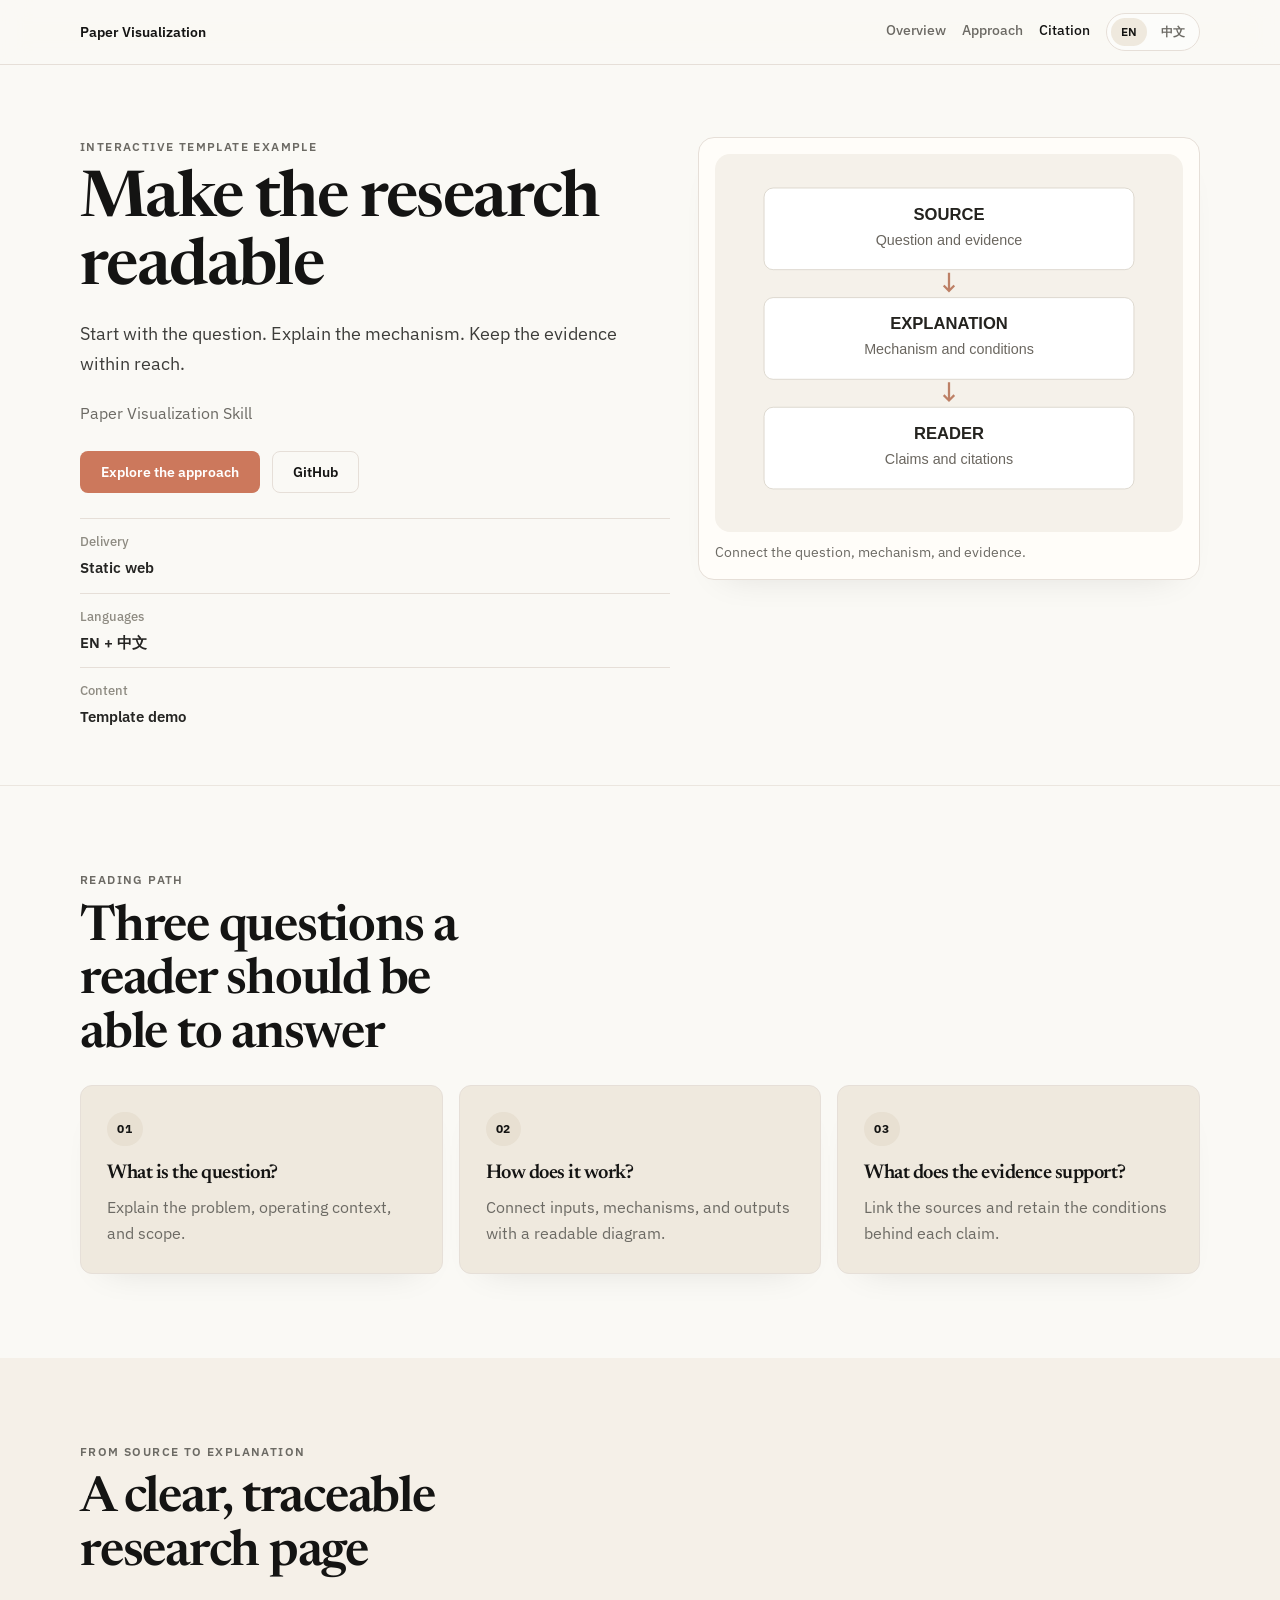
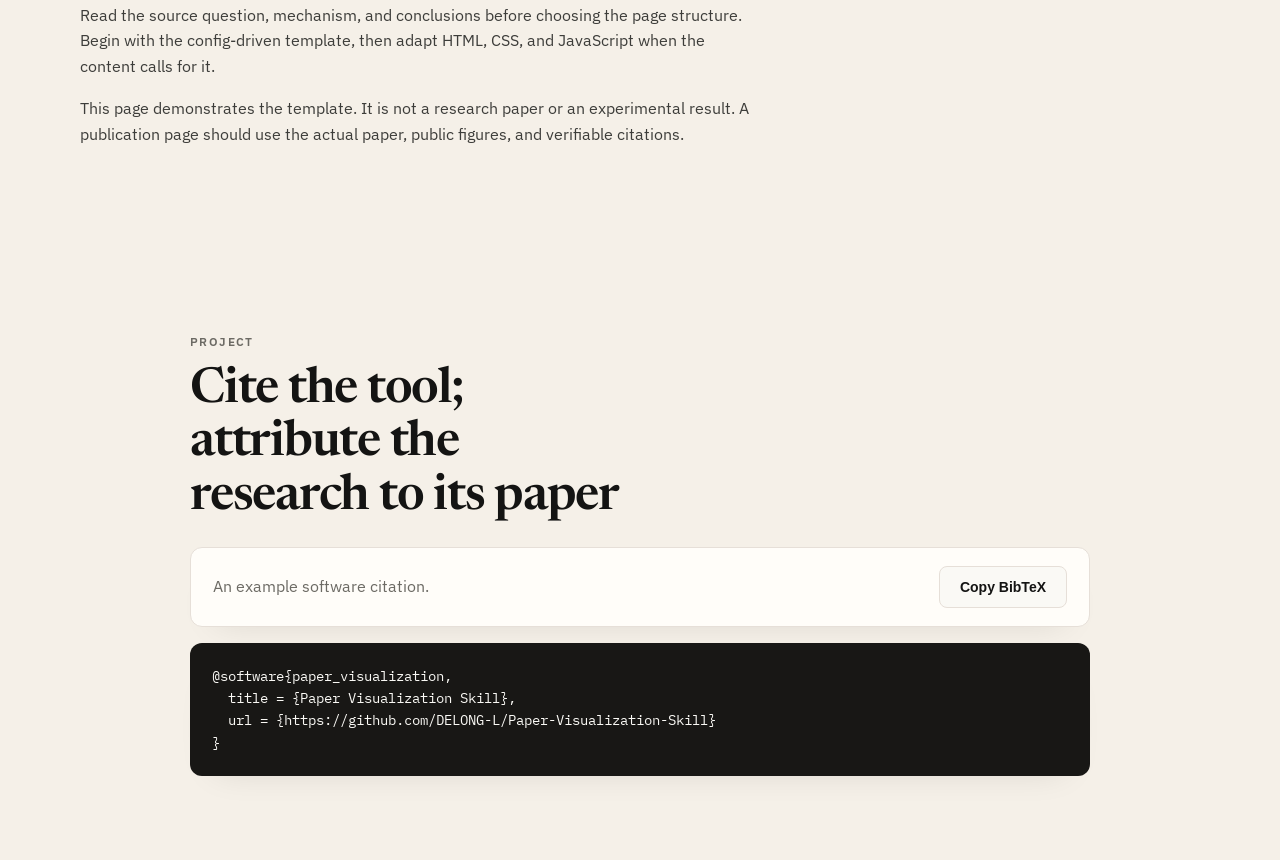
==== examples/reading-demo/site/index.html @ a10720ef "Polish bilingual homepage with working template previews and user guides" ====
<!DOCTYPE html>
<html lang="en">
<head>
  <meta charset="UTF-8">
  <meta name="viewport" content="width=device-width, initial-scale=1.0">
  <title>Make the research readable</title>
  <meta name="description" content="A working bilingual example of the Paper Visualization template.">
  <meta name="theme-color" content="#faf9f5">
  <link rel="canonical" href="">

  <meta property="og:title" content="Make the research readable">
  <meta property="og:description" content="A working bilingual example of the Paper Visualization template.">
  <meta property="og:type" content="website">
  <meta property="og:url" content="">
  <meta property="og:image" content="">

  <meta name="twitter:card" content="summary">
  <meta name="twitter:title" content="Make the research readable">
  <meta name="twitter:description" content="A working bilingual example of the Paper Visualization template.">

  <link rel="preconnect" href="https://fonts.googleapis.com">
  <link rel="preconnect" href="https://fonts.gstatic.com" crossorigin>
  <link href="https://fonts.googleapis.com/css2?family=Newsreader:opsz,wght@6..72,500;6..72,600;6..72,700&family=IBM+Plex+Sans:wght@400;500;600;700&family=IBM+Plex+Mono:wght@400;500&display=swap" rel="stylesheet">
  <link rel="stylesheet" href="styles.css">
</head>
<body>
  <header class="site-header">
    <div class="shell topbar">
      <a class="brand" href="#top" aria-label="Back to top" id="brand-link">
        <span class="brand-mark" aria-hidden="true" hidden></span>
        <span id="brand-title">Paper page</span>
      </a>
      <div class="topbar-end">
        <nav class="nav-scroll" aria-label="Primary" id="nav-links"></nav>
        <div class="lang-switch" aria-label="Language switch" id="lang-switch" hidden></div>
      </div>
    </div>
  </header>

  <main id="top">
    <section class="hero" id="hero-root"></section>
    <section class="section" id="summary-root"></section>
    <div id="sections-root"></div>
    <section class="section band-soft" id="citation"></section>
  </main>

  <footer class="site-footer" id="site-footer" hidden>
    <div class="shell footer-row" id="footer-root"></div>
  </footer>

  <script src="script.js"></script>
</body>
</html>
---- examples/reading-demo/site/styles.css ----
:root {
  --primary: #cc785c;
  --primary-active: #a9583e;
  --ink: #141413;
  --body: #3d3d3a;
  --body-strong: #252523;
  --muted: #6c6a64;
  --muted-soft: #8e8b82;
  --hairline: #e6dfd8;
  --hairline-soft: #ebe6df;
  --canvas: #faf9f5;
  --surface-soft: #f5f0e8;
  --surface-card: #efe9de;
  --surface-cream-strong: #e8e0d2;
  --surface-dark: #181715;
  --on-primary: #ffffff;
  --success: #5db872;
  --warning: #e8a55a;
  --error: #c64545;
  --shadow-soft: 0 18px 36px -26px rgba(20, 20, 19, 0.14);
  --shell: 1120px;
  --radius-sm: 8px;
  --radius-md: 12px;
  --radius-lg: 16px;
  --radius-pill: 9999px;
}

* {
  box-sizing: border-box;
}

html {
  scroll-behavior: smooth;
  scroll-padding-top: 84px;
}

body {
  margin: 0;
  background: var(--canvas);
  color: var(--body);
  font-family: "IBM Plex Sans", sans-serif;
  font-size: 16px;
  line-height: 1.62;
  -webkit-font-smoothing: antialiased;
}

html[lang="zh-CN"] body {
  font-family: "PingFang SC", "Hiragino Sans GB", "Noto Sans CJK SC", "Source Han Sans SC", "Microsoft YaHei", sans-serif;
  line-height: 1.74;
}

img {
  display: block;
  max-width: 100%;
}

a {
  color: inherit;
}

code,
pre {
  font-family: "IBM Plex Mono", ui-monospace, monospace;
}

.shell {
  width: min(var(--shell), calc(100% - 2rem));
  margin: 0 auto;
}

.site-header {
  position: sticky;
  top: 0;
  z-index: 40;
  background: rgba(250, 249, 245, 0.92);
  backdrop-filter: blur(14px) saturate(140%);
  border-bottom: 1px solid var(--hairline);
}

.topbar {
  display: flex;
  align-items: center;
  justify-content: space-between;
  gap: 1rem;
  min-height: 64px;
}

.topbar-end {
  display: flex;
  align-items: center;
  gap: 1rem;
  min-width: 0;
}

.brand {
  display: inline-flex;
  align-items: center;
  gap: 0.75rem;
  text-decoration: none;
  color: var(--ink);
  font-size: 14px;
  font-weight: 600;
  white-space: nowrap;
}

.brand-mark {
  width: 18px;
  height: 18px;
  border-radius: 50%;
  background:
    radial-gradient(circle at center, var(--ink) 0 28%, transparent 30%),
    conic-gradient(from 0deg,
      var(--ink) 0deg 12deg,
      transparent 12deg 30deg,
      var(--ink) 30deg 42deg,
      transparent 42deg 60deg,
      var(--ink) 60deg 72deg,
      transparent 72deg 90deg,
      var(--ink) 90deg 102deg,
      transparent 102deg 120deg,
      var(--ink) 120deg 132deg,
      transparent 132deg 150deg,
      var(--ink) 150deg 162deg,
      transparent 162deg 180deg,
      var(--ink) 180deg 192deg,
      transparent 192deg 210deg,
      var(--ink) 210deg 222deg,
      transparent 222deg 240deg,
      var(--ink) 240deg 252deg,
      transparent 252deg 270deg,
      var(--ink) 270deg 282deg,
      transparent 282deg 300deg,
      var(--ink) 300deg 312deg,
      transparent 312deg 330deg,
      var(--ink) 330deg 342deg,
      transparent 342deg 360deg);
}

.nav-scroll {
  display: flex;
  gap: 1rem;
  overflow-x: auto;
  padding-bottom: 0.2rem;
  scrollbar-width: none;
}

.nav-scroll::-webkit-scrollbar {
  display: none;
}

.nav-scroll a {
  flex: 0 0 auto;
  text-decoration: none;
  color: var(--muted);
  font-size: 14px;
  font-weight: 500;
}

.nav-scroll a.active,
.nav-scroll a:hover {
  color: var(--ink);
}

.lang-switch {
  display: inline-flex;
  align-items: center;
  gap: 4px;
  padding: 4px;
  border: 1px solid var(--hairline);
  border-radius: var(--radius-pill);
  background: rgba(255, 255, 255, 0.5);
  flex: 0 0 auto;
}

.lang-link {
  padding: 4px 10px;
  border-radius: var(--radius-pill);
  color: var(--muted);
  font-size: 12px;
  font-weight: 600;
  text-decoration: none;
}

.lang-link.active {
  background: var(--surface-card);
  color: var(--ink);
}

.hero {
  padding: 72px 0 56px;
  border-bottom: 1px solid var(--hairline-soft);
}

.hero-grid {
  display: grid;
  grid-template-columns: minmax(0, 1.08fr) minmax(0, 0.92fr);
  gap: 1.75rem;
  align-items: start;
}

.eyebrow,
.kicker {
  margin: 0 0 12px;
  color: var(--muted);
  font-size: 12px;
  font-weight: 600;
  letter-spacing: 1.4px;
  text-transform: uppercase;
}

html[lang="zh-CN"] .eyebrow,
html[lang="zh-CN"] .kicker,
html[lang="zh-CN"] .equation-label,
html[lang="zh-CN"] .coral-note span {
  font-family: inherit;
  letter-spacing: 0.08em;
  text-transform: none;
}

.hero h1,
.section-heading h2,
.feature-card h3,
.pattern-card h3,
.timeline-card h3,
.callout-card h3,
.stat-panel h3,
.definition-card h3 {
  margin: 0;
  color: var(--ink);
  font-family: "Newsreader", "Times New Roman", serif;
  font-weight: 600;
  letter-spacing: -0.025em;
}

html[lang="zh-CN"] .hero h1,
html[lang="zh-CN"] .section-heading h2,
html[lang="zh-CN"] .feature-card h3,
html[lang="zh-CN"] .pattern-card h3,
html[lang="zh-CN"] .timeline-card h3,
html[lang="zh-CN"] .callout-card h3,
html[lang="zh-CN"] .stat-panel h3,
html[lang="zh-CN"] .definition-card h3 {
  font-family: "Songti SC", "STSong", "Noto Serif CJK SC", "Source Han Serif SC", serif;
  letter-spacing: -0.01em;
}

.hero h1 {
  max-width: 14ch;
  font-size: clamp(2.45rem, 5vw, 4rem);
  line-height: 1.05;
}

html[lang="zh-CN"] .hero h1 {
  max-width: 17ch;
  font-size: clamp(2.15rem, 4.6vw, 3.5rem);
  line-height: 1.14;
}

.deck {
  max-width: 58ch;
  margin: 1rem 0 0;
  color: var(--body);
  font-size: 18px;
  line-height: 1.7;
}

html[lang="zh-CN"] .deck {
  max-width: 34em;
  line-height: 1.85;
}

.author-block {
  margin-top: 1.3rem;
}

.authors,
.affiliations {
  margin: 0.2rem 0;
}

.authors {
  color: var(--body-strong);
  font-weight: 600;
}

.affiliations {
  color: var(--muted);
}

.button-row {
  display: flex;
  flex-wrap: wrap;
  gap: 0.75rem;
  margin-top: 1.5rem;
}

.button {
  display: inline-flex;
  align-items: center;
  justify-content: center;
  min-height: 42px;
  padding: 12px 20px;
  border-radius: var(--radius-sm);
  border: 1px solid transparent;
  background: transparent;
  color: var(--ink);
  text-decoration: none;
  font-size: 14px;
  font-weight: 600;
  line-height: 1;
  cursor: pointer;
}

.button.primary {
  background: var(--primary);
  color: var(--on-primary);
}

.button.primary:hover {
  background: var(--primary-active);
}

.button.secondary {
  background: var(--canvas);
  border-color: var(--hairline);
}

.button.secondary:hover {
  background: var(--surface-soft);
}

.hero-facts {
  display: grid;
  grid-template-columns: 1fr;
  gap: 0.75rem;
  margin-top: 1.6rem;
}

.hero-facts article {
  padding-top: 0.75rem;
  border-top: 1px solid var(--hairline);
}

.fact-label {
  display: block;
  color: var(--muted-soft);
  font-size: 13px;
  font-weight: 500;
}

.hero-facts strong {
  display: block;
  margin-top: 0.25rem;
  color: var(--body-strong);
  font-size: 15px;
  font-weight: 600;
}

html[lang="zh-CN"] .hero-facts strong {
  line-height: 1.8;
}

.hero-figure,
.media-card,
.wide-media {
  margin: 0;
  padding: 16px;
  border: 1px solid var(--hairline);
  border-radius: var(--radius-lg);
  background: #fffdf9;
  box-shadow: var(--shadow-soft);
}

.hero-figure img,
.media-card img,
.wide-media img {
  border-radius: var(--radius-md);
}

figcaption {
  margin-top: 10px;
  color: var(--muted);
  font-size: 14px;
  line-height: 1.55;
}

html[lang="zh-CN"] figcaption {
  line-height: 1.8;
}

.section {
  padding: 84px 0;
  scroll-margin-top: 84px;
}

.band-soft {
  background: var(--surface-soft);
}

.section-heading {
  margin-bottom: 1.4rem;
}

.section-heading h2 {
  max-width: 14ch;
  font-size: clamp(2rem, 4vw, 3.1rem);
  line-height: 1.08;
}

html[lang="zh-CN"] .section-heading h2 {
  max-width: 16em;
  line-height: 1.18;
}

.wide-heading h2 {
  max-width: 17ch;
}

html[lang="zh-CN"] .wide-heading h2 {
  max-width: 18em;
}

.section-note {
  margin: 0.75rem 0 0;
  max-width: 62ch;
  color: var(--muted);
}

html[lang="zh-CN"] .section-note {
  line-height: 1.8;
}

.prose {
  max-width: 68ch;
  color: var(--body);
}

.prose p {
  margin: 0 0 1rem;
}

.prose-large {
  font-size: 17px;
}

html[lang="zh-CN"] .prose,
html[lang="zh-CN"] .prose-large {
  line-height: 1.8;
}

html[lang="zh-CN"] .prose-large {
  font-size: 16px;
}

.split-layout {
  display: grid;
  grid-template-columns: minmax(0, 0.95fr) minmax(0, 1.05fr);
  gap: 1.5rem;
  align-items: start;
}

.framework-layout,
.lifecycle-layout {
  display: grid;
  grid-template-columns: minmax(0, 1.08fr) minmax(360px, 0.92fr);
  gap: 1.4rem;
  align-items: start;
}

.lifecycle-layout {
  grid-template-columns: minmax(0, 1.15fr) minmax(340px, 0.85fr);
}

.figure-focus {
  padding: 18px;
}

.framework-copy {
  display: grid;
  gap: 1rem;
}

.text-stack,
.stack-list {
  display: grid;
  gap: 1rem;
}

.card-grid {
  display: grid;
  gap: 1rem;
}

.card-grid.count-1 {
  grid-template-columns: 1fr;
}

.card-grid.count-2 {
  grid-template-columns: repeat(2, minmax(0, 1fr));
}

.card-grid.count-3 {
  grid-template-columns: repeat(3, minmax(0, 1fr));
}

.card-grid.count-4 {
  grid-template-columns: repeat(4, minmax(0, 1fr));
}

.definition-grid {
  display: grid;
  grid-template-columns: repeat(2, minmax(0, 1fr));
  gap: 0.85rem;
}

.pattern-lenses {
  display: grid;
  grid-template-columns: repeat(4, minmax(0, 1fr));
  gap: 1rem;
  margin-top: 1rem;
}

.stats-band {
  display: grid;
  grid-template-columns: repeat(4, minmax(0, 1fr));
  gap: 1rem;
}

html[lang="zh-CN"] .pattern-lenses,
html[lang="zh-CN"] .stats-band {
  grid-template-columns: repeat(2, minmax(0, 1fr));
}

.wide-media {
  margin-top: 1.4rem;
}

.lower-split {
  margin-top: 1.4rem;
}

.feature-card,
.pattern-card,
.equation-card,
.definition-card,
.timeline-card,
.callout-card,
.stat-panel,
.citation-toolbar,
.generic-card {
  border: 1px solid var(--hairline);
  border-radius: var(--radius-md);
  background: var(--surface-card);
  box-shadow: var(--shadow-soft);
}

.feature-card,
.pattern-card,
.equation-card,
.definition-card,
.timeline-card,
.callout-card,
.stat-panel,
.generic-card {
  padding: 26px;
}

.feature-index,
.pattern-tag,
.card-label {
  display: inline-flex;
  align-items: center;
  justify-content: center;
  min-width: 34px;
  height: 34px;
  padding: 0 10px;
  border-radius: var(--radius-pill);
  background: var(--surface-cream-strong);
  color: var(--ink);
  font-size: 12px;
  font-weight: 700;
  letter-spacing: 0.8px;
}

.feature-card h3,
.pattern-card h3,
.timeline-card h3,
.callout-card h3,
.stat-panel h3,
.generic-card h3,
.definition-card h3 {
  margin: 14px 0 8px;
  font-size: 20px;
  line-height: 1.35;
}

.definition-card h3 {
  font-size: 18px;
  line-height: 1.3;
}

.feature-card p,
.pattern-card p,
.definition-card p,
.timeline-card p,
.stat-panel p,
.callout-card p,
.generic-card p {
  margin: 0;
  color: var(--muted);
}

html[lang="zh-CN"] .feature-card p,
html[lang="zh-CN"] .pattern-card p,
html[lang="zh-CN"] .definition-card p,
html[lang="zh-CN"] .timeline-card p,
html[lang="zh-CN"] .stat-panel p,
html[lang="zh-CN"] .callout-card p,
html[lang="zh-CN"] .generic-card p {
  line-height: 1.8;
}

.definition-card {
  background: #fffdf9;
}

.definition-card span {
  display: inline-flex;
  align-items: center;
  justify-content: center;
  min-width: 34px;
  height: 34px;
  padding: 0 10px;
  border-radius: var(--radius-pill);
  background: var(--surface-cream-strong);
  color: var(--ink);
  font-family: "IBM Plex Mono", ui-monospace, monospace;
  font-size: 12px;
  font-weight: 700;
}

.equation-card {
  background: #fffdf9;
}

.equation-label {
  display: block;
  color: var(--muted);
  font-size: 12px;
  font-weight: 600;
  letter-spacing: 1.4px;
  text-transform: uppercase;
}

.equation-card code {
  display: block;
  margin-top: 0.5rem;
  color: var(--ink);
  font-size: clamp(1.85rem, 4vw, 2.7rem);
  font-weight: 500;
  line-height: 1.15;
}

.equation-card p {
  margin: 0.8rem 0 0;
  color: var(--muted);
}

.timeline-card {
  display: grid;
  gap: 0.75rem;
}

.timeline-card article {
  display: grid;
  grid-template-columns: auto minmax(0, 1fr);
  gap: 14px;
  align-items: start;
  padding: 0 0 0.75rem;
  border-bottom: 1px solid var(--hairline);
}

.timeline-card article:last-child {
  padding-bottom: 0;
  border-bottom: 0;
}

.timeline-card article h3 {
  margin-top: 0;
}

.step-index {
  display: inline-flex;
  align-items: center;
  justify-content: center;
  width: 42px;
  height: 42px;
  border-radius: 50%;
  background: var(--primary);
  color: var(--on-primary);
  font-size: 12px;
  font-weight: 700;
}

.pattern-lens {
  background: #fffdf9;
}

.callout-card ul,
.generic-card ul {
  margin: 0.75rem 0 0;
  padding-left: 1rem;
  color: var(--muted);
}

.callout-card li + li,
.generic-card li + li {
  margin-top: 0.45rem;
}

.coral-note {
  padding: 24px 26px;
  border-radius: var(--radius-md);
  background: var(--primary);
  color: var(--on-primary);
  box-shadow: var(--shadow-soft);
}

.coral-note span {
  display: block;
  font-size: 12px;
  font-weight: 700;
  letter-spacing: 1.4px;
  text-transform: uppercase;
}

.coral-note p {
  margin: 12px 0 0;
  font-size: 16px;
  line-height: 1.65;
  color: var(--on-primary);
}

.stat-panel {
  background: #fffdf9;
}

.stat-number,
.card-metric {
  display: block;
  color: var(--ink);
  font-family: "Newsreader", serif;
  font-size: clamp(2rem, 4vw, 3rem);
  font-weight: 600;
  line-height: 1;
}

.stat-panel.good .stat-number,
.generic-card.good .card-metric {
  color: var(--success);
}

.stat-panel.bad .stat-number,
.generic-card.bad .card-metric {
  color: var(--error);
}

.stat-panel.neutral .stat-number,
.generic-card.neutral .card-metric {
  color: var(--warning);
}

.generic-card.accent {
  background: var(--primary);
  border-color: transparent;
}

.generic-card.accent .card-label,
.generic-card.accent h3,
.generic-card.accent p,
.generic-card.accent li {
  color: var(--on-primary);
}

.generic-card.accent .card-label {
  background: rgba(255, 255, 255, 0.18);
}

.pill-list {
  display: flex;
  flex-wrap: wrap;
  gap: 0.6rem;
}

.pill-list span {
  display: inline-flex;
  align-items: center;
  min-height: 34px;
  padding: 0 14px;
  border-radius: var(--radius-pill);
  background: #fffdf9;
  border: 1px solid var(--hairline);
  color: var(--body-strong);
  font-size: 14px;
  font-weight: 500;
}

.citation-shell {
  max-width: 900px;
}

.citation-toolbar {
  display: flex;
  align-items: center;
  justify-content: space-between;
  gap: 1rem;
  padding: 18px 22px;
  background: #fffdf9;
}

.citation-toolbar p {
  margin: 0;
  color: var(--muted);
}

html[lang="zh-CN"] .citation-toolbar p {
  line-height: 1.8;
}

pre {
  margin: 1rem 0 0;
  padding: 22px;
  border-radius: var(--radius-md);
  background: var(--surface-dark);
  color: #faf9f5;
  overflow-x: auto;
  box-shadow: var(--shadow-soft);
  font-size: 14px;
  line-height: 1.6;
}

.site-footer {
  padding: 36px 0 52px;
  border-top: 1px solid var(--hairline);
}

.footer-row {
  display: grid;
  grid-template-columns: 1fr 1fr;
  gap: 1rem;
  color: var(--muted);
  font-size: 14px;
}

.footer-row p {
  margin: 0;
}

@media (max-width: 1080px) {
  .hero-grid,
  .split-layout,
  .framework-layout,
  .lifecycle-layout {
    grid-template-columns: 1fr;
  }

  .hero h1 {
    max-width: none;
  }

  .card-grid.count-4,
  .pattern-lenses,
  .stats-band {
    grid-template-columns: repeat(2, minmax(0, 1fr));
  }
}

@media (max-width: 820px) {
  .shell {
    width: min(var(--shell), calc(100% - 1.25rem));
  }

  .topbar {
    align-items: flex-start;
    flex-wrap: wrap;
    gap: 0.55rem;
    padding: 0.75rem 0;
  }

  .topbar-end {
    width: 100%;
    justify-content: space-between;
    gap: 0.7rem;
  }

  .nav-scroll {
    flex: 1 1 auto;
    min-width: 0;
    gap: 0.85rem;
    padding-bottom: 0;
  }

  .nav-scroll a {
    font-size: 13px;
  }

  .hero,
  .section {
    padding: 68px 0;
  }

  .card-grid,
  .definition-grid,
  .pattern-lenses,
  .stats-band,
  .footer-row {
    grid-template-columns: 1fr !important;
  }

  .citation-toolbar {
    flex-direction: column;
    align-items: flex-start;
  }

  .feature-card,
  .pattern-card,
  .equation-card,
  .definition-card,
  .timeline-card,
  .callout-card,
  .stat-panel,
  .generic-card {
    padding: 22px;
  }
}
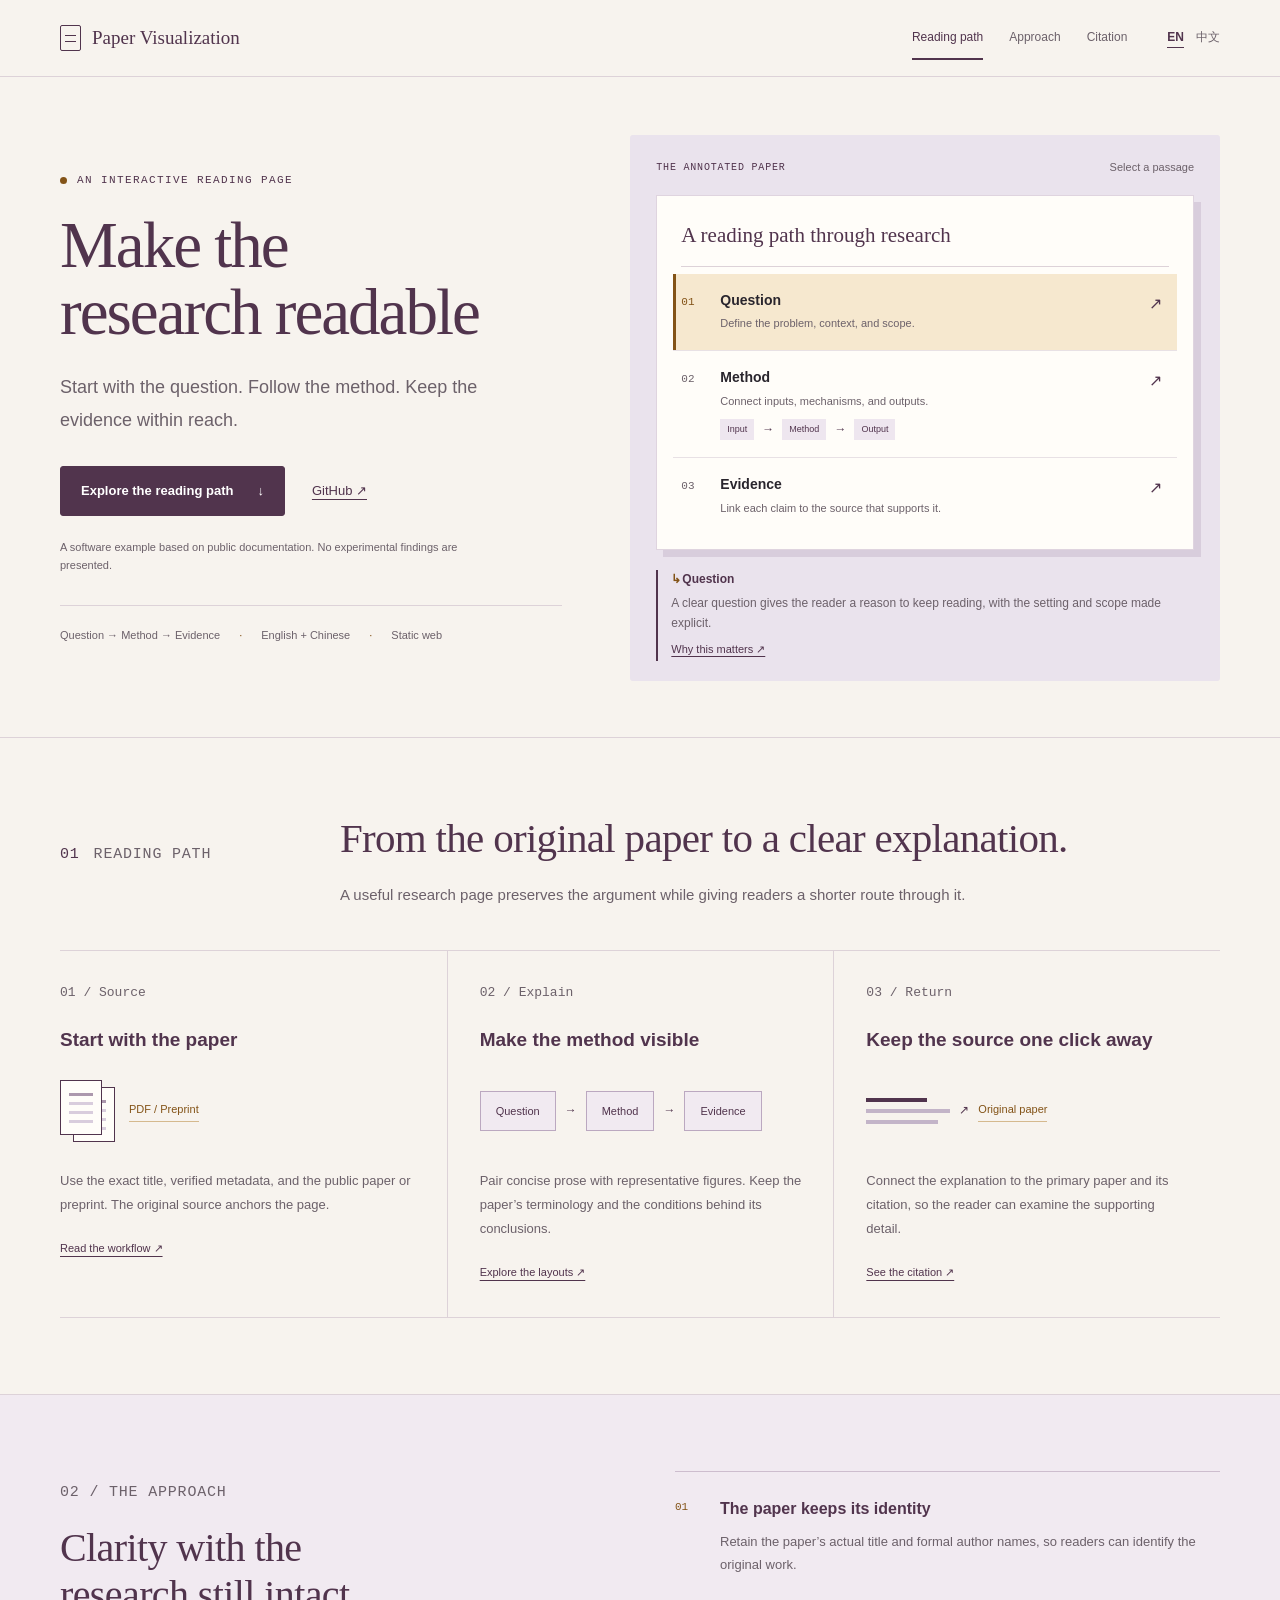
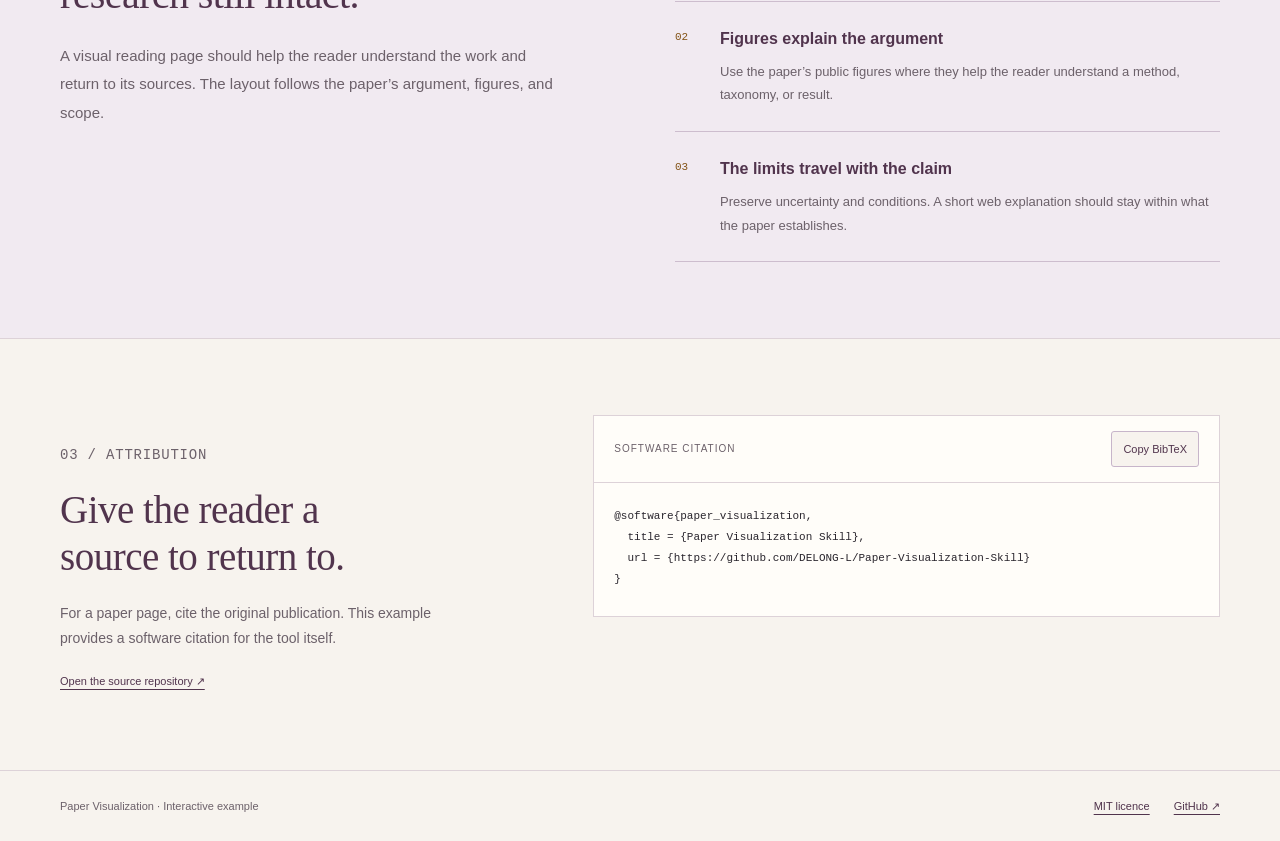
==== commit 9724e8cc: "Redesign bilingual homepages and add interactive Pages demo" ====
--- a/examples/reading-demo/site/index.html
+++ b/examples/reading-demo/site/index.html
@@ -1,53 +1,44 @@
-<!DOCTYPE html>
+<!doctype html>
 <html lang="en">
 <head>
-  <meta charset="UTF-8">
-  <meta name="viewport" content="width=device-width, initial-scale=1.0">
+  <meta charset="utf-8">
+  <meta name="viewport" content="width=device-width,initial-scale=1">
   <title>Make the research readable</title>
-  <meta name="description" content="A working bilingual example of the Paper Visualization template.">
-  <meta name="theme-color" content="#faf9f5">
-  <link rel="canonical" href="">
-
+  <meta name="description" content="Explore an interactive, bilingual reading page from the Paper Visualization skill.">
+  <meta name="theme-color" content="#f7f3ee">
+  <link rel="canonical" href="https://delong-l.github.io/Paper-Visualization-Skill/">
   <meta property="og:title" content="Make the research readable">
-  <meta property="og:description" content="A working bilingual example of the Paper Visualization template.">
+  <meta property="og:description" content="Explore an interactive, bilingual reading page from the Paper Visualization skill.">
   <meta property="og:type" content="website">
-  <meta property="og:url" content="">
-  <meta property="og:image" content="">
-
-  <meta name="twitter:card" content="summary">
+  <meta property="og:url" content="https://delong-l.github.io/Paper-Visualization-Skill/">
+  <meta property="og:image" content="https://delong-l.github.io/Paper-Visualization-Skill/assets/preview-en.png">
+  <meta name="twitter:card" content="summary_large_image">
   <meta name="twitter:title" content="Make the research readable">
-  <meta name="twitter:description" content="A working bilingual example of the Paper Visualization template.">
-
-  <link rel="preconnect" href="https://fonts.googleapis.com">
-  <link rel="preconnect" href="https://fonts.gstatic.com" crossorigin>
-  <link href="https://fonts.googleapis.com/css2?family=Newsreader:opsz,wght@6..72,500;6..72,600;6..72,700&family=IBM+Plex+Sans:wght@400;500;600;700&family=IBM+Plex+Mono:wght@400;500&display=swap" rel="stylesheet">
+  <meta name="twitter:description" content="Explore an interactive, bilingual reading page from the Paper Visualization skill.">
   <link rel="stylesheet" href="styles.css">
+  <link rel="alternate" hreflang="en" href="https://delong-l.github.io/Paper-Visualization-Skill/" data-generated="alternate">
+  <link rel="alternate" hreflang="zh-CN" href="https://delong-l.github.io/Paper-Visualization-Skill/zh/" data-generated="alternate">
+  <link rel="alternate" hreflang="x-default" href="https://delong-l.github.io/Paper-Visualization-Skill/" data-generated="alternate">
 </head>
-<body>
-  <header class="site-header">
-    <div class="shell topbar">
-      <a class="brand" href="#top" aria-label="Back to top" id="brand-link">
-        <span class="brand-mark" aria-hidden="true" hidden></span>
-        <span id="brand-title">Paper page</span>
-      </a>
-      <div class="topbar-end">
-        <nav class="nav-scroll" aria-label="Primary" id="nav-links"></nav>
-        <div class="lang-switch" aria-label="Language switch" id="lang-switch" hidden></div>
-      </div>
-    </div>
-  </header>
-
-  <main id="top">
-    <section class="hero" id="hero-root"></section>
-    <section class="section" id="summary-root"></section>
-    <div id="sections-root"></div>
-    <section class="section band-soft" id="citation"></section>
+<body id="top">
+  <header class="site-header"><div class="shell topbar">
+    <a class="brand serif" href="#top" aria-label="Back to top"><span class="brand-mark" aria-hidden="true"></span>Paper Visualization</a>
+    <div class="header-end"><nav class="nav-links" aria-label="Primary navigation"><a href="#reading-path">Reading path</a><a href="#approach">Approach</a><a href="#citation">Citation</a></nav><nav class="languages" aria-label="Language"><a href="./" data-language lang="en" aria-current="page">EN</a><a href="zh/" data-language lang="zh-CN" >中文</a></nav></div>
+  </div><div class="reading-progress" aria-hidden="true"></div></header>
+  <main>
+    <section class="hero"><div class="shell hero-grid">
+      <div class="hero-copy"><p class="eyebrow">An interactive reading page</p><h1>Make the research readable</h1><p class="lede">Start with the question. Follow the method. Keep the evidence within reach.</p><div class="hero-actions"><a class="button-primary" href="#reading-path">Explore the reading path<span aria-hidden="true">↓</span></a><a class="quiet-link" href="https://github.com/DELONG-L/Paper-Visualization-Skill">GitHub ↗</a></div><p class="hero-note">A software example based on public documentation. No experimental findings are presented.</p><div class="fact-line"><span>Question → Method → Evidence</span><span>English + Chinese</span><span>Static web</span></div></div>
+      <figure class="reading-canvas"><figcaption class="canvas-heading"><span>The annotated paper</span><span>Select a passage</span></figcaption><div class="paper-sheet"><p class="paper-heading serif">A reading path through research</p><div class="passage-list" role="tablist" aria-label="Select a reading passage" aria-orientation="vertical"><button class="passage" type="button" role="tab" id="passage-0" aria-selected="true" aria-controls="annotation-0" aria-label="Question" tabindex="0"><span class="passage-index">01</span><span><strong>Question</strong><small>Define the problem, context, and scope.</small></span><span class="passage-arrow" aria-hidden="true">↗</span></button><button class="passage" type="button" role="tab" id="passage-1" aria-selected="false" aria-controls="annotation-1" aria-label="Method" tabindex="-1"><span class="passage-index">02</span><span><strong>Method</strong><small>Connect inputs, mechanisms, and outputs.</small><span class="mechanism-mini" aria-hidden="true"><i>Input</i><b>→</b><i>Method</i><b>→</b><i>Output</i></span></span><span class="passage-arrow" aria-hidden="true">↗</span></button><button class="passage" type="button" role="tab" id="passage-2" aria-selected="false" aria-controls="annotation-2" aria-label="Evidence" tabindex="-1"><span class="passage-index">03</span><span><strong>Evidence</strong><small>Link each claim to the source that supports it.</small></span><span class="passage-arrow" aria-hidden="true">↗</span></button></div></div><div class="annotation" role="tabpanel" id="annotation-0" aria-labelledby="passage-0" tabindex="0" ><strong class="annotation-label">Question</strong><p>A clear question gives the reader a reason to keep reading, with the setting and scope made explicit.</p><button type="button" data-sources aria-label="Why this matters ↗">Why this matters ↗</button></div><div class="annotation" role="tabpanel" id="annotation-1" aria-labelledby="passage-1" tabindex="0" hidden><strong class="annotation-label">Method</strong><p>An explanation should connect what goes into the method with what it does and what comes out.</p><button type="button" data-sources aria-label="Why this matters ↗">Why this matters ↗</button></div><div class="annotation" role="tabpanel" id="annotation-2" aria-labelledby="passage-2" tabindex="0" hidden><strong class="annotation-label">Evidence</strong><p>Keep the conditions and limitations beside the claim, with a route back to the original evidence.</p><button type="button" data-sources aria-label="Why this matters ↗">Why this matters ↗</button></div></figure>
+    </div></section>
+    <section class="section" id="reading-path"><div class="shell"><div class="section-heading"><p class="section-index"><span>01</span>Reading path</p><div><h2>From the original paper to a clear explanation.</h2><p>A useful research page preserves the argument while giving readers a shorter route through it.</p></div></div><div class="steps"><article class="step"><p class="step-label">01 / Source</p><h3>Start with the paper</h3><div class="step-graphic"><div class="paper-stack" aria-hidden="true"><span class="mini-page"></span><span class="mini-page offset"></span></div><span class="small-tag">PDF / Preprint</span></div><p>Use the exact title, verified metadata, and the public paper or preprint. The original source anchors the page.</p><a href="https://github.com/DELONG-L/Paper-Visualization-Skill/blob/main/skills/paper-visualization/references/workflow.md" target="_blank" rel="noopener noreferrer">Read the workflow ↗</a></article><article class="step"><p class="step-label">02 / Explain</p><h3>Make the method visible</h3><div class="step-graphic"><span class="outline-node">Question</span><span aria-hidden="true">→</span><span class="outline-node">Method</span><span aria-hidden="true">→</span><span class="outline-node">Evidence</span></div><p>Pair concise prose with representative figures. Keep the paper’s terminology and the conditions behind its conclusions.</p><a href="https://github.com/DELONG-L/Paper-Visualization-Skill/blob/main/skills/paper-visualization/references/config-schema.md" target="_blank" rel="noopener noreferrer">Explore the layouts ↗</a></article><article class="step"><p class="step-label">03 / Return</p><h3>Keep the source one click away</h3><div class="step-graphic"><span class="reader-lines" aria-hidden="true"><i></i><i></i><i></i></span><span aria-hidden="true">↗</span><span class="small-tag">Original paper</span></div><p>Connect the explanation to the primary paper and its citation, so the reader can examine the supporting detail.</p><a href="#citation" >See the citation ↗</a></article></div></div></section>
+    <section class="section approach" id="approach"><div class="shell approach-grid"><div class="approach-copy"><p class="section-index">02 / The approach</p><h2>Clarity with the research still intact.</h2><p>A visual reading page should help the reader understand the work and return to its sources. The layout follows the paper’s argument, figures, and scope.</p></div><ol class="scope-list"><li><span class="scope-number">01</span><div><h3>The paper keeps its identity</h3><p>Retain the paper’s actual title and formal author names, so readers can identify the original work.</p></div></li><li><span class="scope-number">02</span><div><h3>Figures explain the argument</h3><p>Use the paper’s public figures where they help the reader understand a method, taxonomy, or result.</p></div></li><li><span class="scope-number">03</span><div><h3>The limits travel with the claim</h3><p>Preserve uncertainty and conditions. A short web explanation should stay within what the paper establishes.</p></div></li></ol></div></section>
+    <section class="section" id="citation"><div class="shell citation-grid"><div class="citation-copy"><p class="section-index">03 / Attribution</p><h2>Give the reader a source to return to.</h2><p>For a paper page, cite the original publication. This example provides a software citation for the tool itself.</p><a class="citation-link" href="https://github.com/DELONG-L/Paper-Visualization-Skill">Open the source repository ↗</a></div><div><div class="citation-box"><div class="citation-top"><span>Software citation</span><button class="copy-button" type="button" id="copy-citation" data-copied="BibTeX copied." data-error="Could not copy. Select the BibTeX text below.">Copy BibTeX</button></div><pre><code id="bibtex">@software{paper_visualization,
+  title = {Paper Visualization Skill},
+  url = {https://github.com/DELONG-L/Paper-Visualization-Skill}
+}</code></pre></div><p class="copy-status" role="status" id="copy-status" aria-live="polite"></p></div></div></section>
   </main>
-
-  <footer class="site-footer" id="site-footer" hidden>
-    <div class="shell footer-row" id="footer-root"></div>
-  </footer>
-
+  <footer class="site-footer"><div class="shell footer-row"><span>Paper Visualization · Interactive example</span><nav aria-label="Citation"><a href="https://github.com/DELONG-L/Paper-Visualization-Skill/blob/main/LICENSE">MIT licence</a><a href="https://github.com/DELONG-L/Paper-Visualization-Skill">GitHub ↗</a></nav></div></footer>
+  <dialog id="sources" aria-labelledby="source-title"><div class="dialog-top"><h2 id="source-title">Sources behind this example</h2><button type="button" class="dialog-close" id="close-sources" aria-label="Close sources">×</button></div><div class="dialog-body"><p>The reading principles on this page come from the skill’s public documentation.</p><ul class="source-list"><li><a href="https://github.com/DELONG-L/Paper-Visualization-Skill/blob/main/skills/paper-visualization/references/workflow.md" target="_blank" rel="noopener noreferrer">Content workflow ↗</a><p>Exact titles, representative figures, faithful summaries, and public-source boundaries.</p></li><li><a href="https://github.com/DELONG-L/Paper-Visualization-Skill/blob/main/skills/paper-visualization/references/config-schema.md" target="_blank" rel="noopener noreferrer">Configuration schema ↗</a><p>Separate language routes, section layouts, metadata, figures, and citation fields.</p></li><li><a href="https://github.com/DELONG-L/Paper-Visualization-Skill/blob/main/skills/paper-visualization/SKILL.md" target="_blank" rel="noopener noreferrer">Skill instructions ↗</a><p>A structured starting point with the option to edit HTML, CSS, and JavaScript directly.</p></li></ul><p class="dialog-note">This is a software demonstration. It makes no claim about scientific effectiveness.</p></div></dialog>
   <script src="script.js"></script>
 </body>
 </html>
--- a/examples/reading-demo/site/styles.css
+++ b/examples/reading-demo/site/styles.css
@@ -1,935 +1,16 @@
-:root {
-  --primary: #cc785c;
-  --primary-active: #a9583e;
-  --ink: #141413;
-  --body: #3d3d3a;
-  --body-strong: #252523;
-  --muted: #6c6a64;
-  --muted-soft: #8e8b82;
-  --hairline: #e6dfd8;
-  --hairline-soft: #ebe6df;
-  --canvas: #faf9f5;
-  --surface-soft: #f5f0e8;
-  --surface-card: #efe9de;
-  --surface-cream-strong: #e8e0d2;
-  --surface-dark: #181715;
-  --on-primary: #ffffff;
-  --success: #5db872;
-  --warning: #e8a55a;
-  --error: #c64545;
-  --shadow-soft: 0 18px 36px -26px rgba(20, 20, 19, 0.14);
-  --shell: 1120px;
-  --radius-sm: 8px;
-  --radius-md: 12px;
-  --radius-lg: 16px;
-  --radius-pill: 9999px;
-}
+:root{--paper:#f7f3ee;--white:#fffdf9;--ink:#29252d;--plum:#51344d;--muted:#6c616a;--line:#ddd2d8;--lilac:#eae3ed;--pale:#f1eaf1;--gold:#835317;--gold-pale:#f6e8cf;--shell:1160px;color-scheme:light}
+*{box-sizing:border-box}html{scroll-behavior:auto;scroll-padding-top:90px}body{margin:0;background:var(--paper);color:var(--ink);font:16px/1.65 -apple-system,BlinkMacSystemFont,"Segoe UI","PingFang SC","Microsoft YaHei",sans-serif;-webkit-font-smoothing:antialiased}h1,h2,h3,p,figure{margin:0}a{color:inherit;text-underline-offset:4px}button,a{font:inherit;-webkit-tap-highlight-color:transparent}button{cursor:pointer}a:focus-visible,button:focus-visible,[tabindex]:focus-visible{outline:3px solid var(--plum);outline-offset:5px}img,svg{max-width:100%}[hidden]{display:none!important}.shell{width:min(var(--shell),calc(100% - 80px));margin-inline:auto}.serif,h1,h2{font-family:"Iowan Old Style","Palatino Linotype",Palatino,Georgia,serif;font-weight:500}html[lang="zh-CN"] .serif,html[lang="zh-CN"] h1,html[lang="zh-CN"] h2{font-family:"Songti SC","STSong","Noto Serif CJK SC","Source Han Serif SC",serif;font-weight:600}.mono{font-family:ui-monospace,SFMono-Regular,Consolas,monospace}
+.site-header{position:sticky;top:0;z-index:20;background:var(--paper);border-bottom:1px solid var(--line)}.topbar{display:flex;align-items:center;justify-content:space-between;min-height:76px;gap:30px}.brand{display:flex;align-items:center;gap:11px;text-decoration:none;white-space:nowrap;font-size:19px;color:var(--plum)}.brand-mark{width:21px;height:26px;position:relative;border:1.5px solid var(--plum);border-radius:2px}.brand-mark:before,.brand-mark:after{content:"";position:absolute;left:4px;right:4px;height:1px;background:var(--plum)}.brand-mark:before{top:9px}.brand-mark:after{top:15px}.header-end{display:flex;gap:40px;align-items:center}.nav-links{display:flex;gap:26px;font-size:12px}.nav-links a{text-decoration:none;color:var(--muted);padding-block:10px}.nav-links a[aria-current]{color:var(--plum);box-shadow:0 2px 0 var(--plum)}.languages{display:flex;gap:12px;font-size:12px;white-space:nowrap}.languages a{color:var(--muted);text-decoration:none}.languages [aria-current]{color:var(--plum);font-weight:750;border-bottom:1px solid currentColor}.reading-progress{height:2px;position:absolute;bottom:-1px;left:0;width:0;background:var(--plum)}
+.hero{padding:58px 0 56px;border-bottom:1px solid var(--line)}.hero-grid{display:grid;grid-template-columns:minmax(0,.92fr) minmax(0,1.08fr);gap:68px;align-items:center}.hero-grid>*{min-width:0}.eyebrow{display:flex;align-items:center;gap:10px;color:var(--plum);font:11px/1.5 ui-monospace,SFMono-Regular,Consolas,monospace;letter-spacing:1.4px;text-transform:uppercase}.eyebrow:before{content:"";width:7px;height:7px;background:var(--gold);border-radius:50%}h1{font-size:65px;line-height:1.03;letter-spacing:-2px;color:var(--plum);margin-top:24px;max-width:520px;text-wrap:balance}html[lang="zh-CN"] h1{font-size:61px;line-height:1.18;letter-spacing:0}.lede{font-size:18px;line-height:1.8;color:var(--muted);max-width:480px;margin-top:25px}.hero-actions{display:flex;align-items:center;gap:27px;flex-wrap:wrap;margin-top:30px}.button-primary{display:inline-flex;align-items:center;justify-content:center;gap:24px;background:var(--plum);color:#fff;padding:13px 20px;border:1px solid var(--plum);border-radius:3px;text-decoration:none;font-size:13px;font-weight:650}.button-primary:hover{background:#3d263b}.quiet-link{font-size:13px;color:var(--plum)}.hero-note{font-size:11px;line-height:1.7;color:var(--muted);margin-top:22px;max-width:400px}.fact-line{display:flex;gap:19px;align-items:center;flex-wrap:wrap;border-top:1px solid var(--line);padding-top:20px;margin-top:30px;color:var(--muted);font-size:11px}.fact-line span+span:before{content:"·";margin-right:19px;color:var(--gold)}
+.reading-canvas{position:relative;background:var(--lilac);padding:25px 26px 20px;border-radius:3px}.canvas-heading{display:flex;justify-content:space-between;align-items:center;gap:18px;color:var(--plum);font:10px/1.4 ui-monospace,SFMono-Regular,Consolas,monospace;letter-spacing:.8px;text-transform:uppercase;margin-bottom:20px}.canvas-heading span:last-child{color:var(--muted);font:11px/1.4 -apple-system,sans-serif;letter-spacing:0;text-transform:none}.paper-sheet{background:var(--white);padding:25px 24px 15px;box-shadow:7px 7px 0 #d8cddc;border:1px solid #dfd4df;position:relative}.paper-heading{font-size:21px;line-height:1.35;color:var(--plum);padding-bottom:16px;border-bottom:1px solid var(--line)}.passage-list{display:grid;margin-top:7px}.passage{display:grid;grid-template-columns:27px 1fr 20px;gap:12px;text-align:left;align-items:start;padding:17px 8px;margin:0 -8px;background:transparent;border:0;border-bottom:1px solid #e8e1e5;color:var(--ink)}.passage:last-child{border-bottom:0}.passage[aria-selected="true"]{background:var(--gold-pale);box-shadow:inset 3px 0 0 var(--gold)}.passage:hover:not([aria-selected="true"]){background:#f3edf4}.passage[aria-selected="true"] .passage-index{color:var(--gold)}.passage-index{font:11px/1.4 ui-monospace,SFMono-Regular,Consolas,monospace;color:var(--muted);padding-top:4px}.passage strong{display:block;font-size:14px;font-weight:650;line-height:1.4}.passage small{display:block;font-size:11px;line-height:1.6;color:var(--muted);margin-top:5px}.passage-arrow{color:var(--plum);font-size:16px}.mechanism-mini{display:flex;align-items:center;gap:8px;margin-top:9px}.mechanism-mini i{font-style:normal;font-size:9px;color:var(--plum);background:#eee6ef;padding:3px 7px;white-space:nowrap}.mechanism-mini b{font-size:12px;font-weight:400;color:var(--plum)}.annotation{margin-top:20px;border-left:2px solid var(--plum);padding-left:13px;min-height:82px}.annotation strong{display:block;font-size:12px;font-weight:700;color:var(--plum)}.annotation p{font-size:12px;line-height:1.65;color:var(--muted);margin-top:4px}.annotation a,.annotation button{background:none;color:var(--plum);border:0;padding:0;font-size:11px;text-decoration:underline;text-underline-offset:3px;margin-top:6px}.annotation-label{position:relative;padding-left:11px}.annotation-label:before{position:absolute;left:0;content:"↳";color:var(--gold)}
+.section{padding:76px 0}.section-heading{display:grid;grid-template-columns:220px 1fr;gap:60px;align-items:start;margin-bottom:42px}.section-index{color:var(--muted);font:11px/1.6 ui-monospace,SFMono-Regular,Consolas,monospace;letter-spacing:.8px;text-transform:uppercase;padding-top:8px}.section-index span{color:var(--plum);margin-right:14px}.section-heading h2{font-size:41px;line-height:1.18;letter-spacing:-.7px;color:var(--plum);max-width:760px;text-wrap:balance}html[lang="zh-CN"] .section-heading h2{font-size:38px;line-height:1.35;letter-spacing:0}.section-heading p{max-width:660px;font-size:15px;color:var(--muted);line-height:1.8;margin-top:19px}.steps{display:grid;grid-template-columns:repeat(3,minmax(0,1fr));gap:0;border-top:1px solid var(--line);border-bottom:1px solid var(--line)}.step{padding:30px 32px 32px 0;position:relative}.step+.step{border-left:1px solid var(--line);padding-left:32px}.step-label{font:11px/1.5 ui-monospace,SFMono-Regular,Consolas,monospace;color:var(--gold);margin-bottom:22px}.step h3{font-size:19px;line-height:1.35;font-weight:600;margin-bottom:14px;color:var(--plum)}.step p{font-size:13px;line-height:1.85;color:var(--muted)}.step a{display:inline-block;font-size:11px;color:var(--plum);margin-top:22px}.step-graphic{height:70px;display:flex;align-items:center;gap:9px;margin:23px 0;color:var(--plum);font-size:12px}.mini-page{width:42px;height:55px;border:1px solid var(--plum);background:var(--white);position:relative}.mini-page:before{content:"";position:absolute;left:8px;right:8px;top:12px;height:3px;background:#ac98ad;box-shadow:0 9px 0 #d9cddd,0 18px 0 #d9cddd,0 27px 0 #d9cddd}.mini-page.offset{margin-left:-29px;margin-top:7px;z-index:-1}.paper-stack{display:flex;position:relative;z-index:0;width:60px}.outline-node{padding:10px 15px;border:1px solid #bba8c0;background:var(--pale);white-space:nowrap;font-size:11px}.reader-lines{width:84px;display:grid;gap:7px}.reader-lines i{display:block;height:4px;background:#c3b4c8}.reader-lines i:first-child{width:72%;background:var(--plum)}.reader-lines i:last-child{width:85%}.small-tag{color:var(--gold);font-size:11px;border-bottom:1px solid #d5b98e;padding-bottom:2px}.approach{background:var(--pale);border-top:1px solid var(--line);border-bottom:1px solid var(--line)}.approach-grid{display:grid;grid-template-columns:minmax(0,1fr) minmax(0,1fr);gap:70px;align-items:start}.approach-copy h2{font-size:40px;line-height:1.17;color:var(--plum);margin:18px 0 23px;letter-spacing:-.6px}.approach-copy p{font-size:15px;line-height:1.9;color:var(--muted);max-width:500px}.scope-list{list-style:none;padding:0;margin:0;border-top:1px solid #cdbdce}.scope-list li{display:grid;grid-template-columns:28px 1fr;gap:17px;border-bottom:1px solid #cdbdce;padding:24px 0}.scope-number{font:11px/1.5 ui-monospace,SFMono-Regular,Consolas,monospace;color:var(--gold);padding-top:3px}.scope-list h3{font-size:16px;font-weight:650;color:var(--plum);margin-bottom:8px}.scope-list p{font-size:13px;line-height:1.8;color:var(--muted)}
+.citation-grid{display:grid;grid-template-columns:minmax(0,.85fr) minmax(0,1.15fr);gap:70px;align-items:start}.citation-copy h2{font-size:39px;line-height:1.2;color:var(--plum);margin-top:18px;letter-spacing:-.5px}.citation-copy p{font-size:14px;line-height:1.85;color:var(--muted);margin-top:20px;max-width:410px}.citation-box{background:var(--white);border:1px solid var(--line);min-width:0}.citation-top{display:flex;align-items:center;justify-content:space-between;padding:15px 20px;border-bottom:1px solid var(--line);font-size:10px;color:var(--muted);letter-spacing:1px;text-transform:uppercase}.copy-button{font-size:11px;color:var(--plum);border:1px solid #c7b5ca;border-radius:3px;background:var(--paper);padding:8px 11px;letter-spacing:0;text-transform:none}.copy-button:hover{background:var(--lilac)}pre{margin:0;padding:23px 20px 26px;overflow:auto;font:11px/1.9 ui-monospace,SFMono-Regular,Consolas,monospace;color:var(--ink);tab-size:2}.citation-link{display:inline-block;color:var(--plum);font-size:11px;margin-top:20px}.copy-status{min-height:18px;font-size:11px;color:var(--plum);margin-top:10px}.site-footer{padding:26px 0;border-top:1px solid var(--line)}.footer-row{display:flex;justify-content:space-between;gap:25px;font-size:11px;color:var(--muted)}.footer-row nav{display:flex;gap:24px}.footer-row a{color:var(--plum)}
+dialog{width:min(650px,calc(100% - 30px));max-height:calc(100svh - 36px);border:1px solid #c7b8ca;border-radius:4px;background:var(--paper);color:var(--ink);padding:0}dialog::backdrop{background:#29212dcc}.dialog-top{padding:20px 25px;border-bottom:1px solid var(--line);display:flex;justify-content:space-between;align-items:center;gap:18px}.dialog-top h2{font-size:26px;color:var(--plum)}.dialog-close{background:var(--white);border:1px solid var(--line);width:35px;height:35px;font-size:24px;line-height:1;color:var(--plum);border-radius:3px}.dialog-body{padding:25px;font-size:14px;line-height:1.85;color:var(--muted)}.source-list{list-style:none;padding:0;margin:22px 0 0}.source-list li{border-top:1px solid var(--line);padding:19px 0}.source-list a{color:var(--plum);font-size:14px;font-weight:650}.source-list p{font-size:13px;margin-top:7px}.dialog-note{border-left:2px solid var(--gold);padding-left:14px;margin-top:16px;font-size:12px}
+@media(min-width:1550px){.hero{padding:76px 0 70px}}@media(max-width:1100px){.shell{width:calc(100% - 60px)}.hero-grid{gap:40px}h1{font-size:56px}html[lang="zh-CN"] h1{font-size:53px}.header-end{gap:25px}.nav-links{gap:18px}.reading-canvas{padding:20px}.paper-sheet{padding:21px 19px 12px}.section-heading{grid-template-columns:160px 1fr;gap:35px}.approach-grid,.citation-grid{gap:45px}}
+@media(max-width:850px){.shell{width:calc(100% - 48px)}.hero{padding:42px 0 45px}.hero-grid{grid-template-columns:1fr;gap:36px}.hero-copy{max-width:650px}h1{font-size:58px;max-width:650px}html[lang="zh-CN"] h1{font-size:52px}.lede{max-width:640px;margin-top:21px;font-size:17px}.hero-note{max-width:600px}.fact-line{margin-top:23px}.reading-canvas{max-width:650px;width:100%;margin:0 auto}.section{padding:55px 0}.section-heading{grid-template-columns:1fr;gap:15px;margin-bottom:30px}.section-heading h2{font-size:37px}.approach-grid,.citation-grid{grid-template-columns:1fr;gap:32px}.step{padding-right:22px}.step+.step{padding-left:22px}.step h3{font-size:17px}.outline-node{padding:8px}.step-graphic{gap:6px}.citation-copy p{max-width:650px}.header-end{gap:22px}.brand{font-size:17px}.nav-links{gap:17px;font-size:11px}.languages{font-size:11px;gap:9px}.citation-box{max-width:100%}}
+@media(max-width:640px){html{scroll-padding-top:124px}.shell{width:calc(100% - 40px)}.topbar{min-height:100px;gap:0;display:grid;grid-template-columns:1fr auto;align-content:center;row-gap:15px;padding:13px 0 12px}.brand{font-size:18px;gap:10px}.header-end{display:contents}.languages{grid-column:2;grid-row:1;font-size:12px;gap:13px}.nav-links{grid-column:1/-1;grid-row:2;justify-content:space-between;font-size:11px;gap:15px}.nav-links a{padding:0 0 4px}.hero{padding:31px 0 40px}.hero-grid{gap:30px}.eyebrow{font-size:10px;letter-spacing:1.1px}h1{font-size:46px;line-height:1.08;letter-spacing:-1px;margin-top:18px}html[lang="zh-CN"] h1{font-size:43px;line-height:1.23}.lede{font-size:16px;line-height:1.85;margin-top:18px}.hero-actions{gap:21px;margin-top:23px}.button-primary{padding:12px 16px;font-size:12px;gap:21px}.quiet-link{font-size:12px}.hero-note{font-size:11px;margin-top:18px}.fact-line{font-size:10px;gap:10px;margin-top:22px;padding-top:17px}.fact-line span+span:before{margin-right:10px}.reading-canvas{padding:17px 14px 15px}.canvas-heading{font-size:9px;letter-spacing:.5px;margin-bottom:14px;gap:10px}.canvas-heading span:last-child{font-size:10px}.paper-sheet{padding:19px 17px 11px;box-shadow:5px 5px 0 #d8cddc}.paper-heading{font-size:20px;padding-bottom:15px}.passage{padding:14px 8px;grid-template-columns:22px 1fr 15px;gap:9px}.passage strong{font-size:13px}.passage small{font-size:11px;line-height:1.65}.passage-index{font-size:10px}.mechanism-mini{gap:6px}.mechanism-mini i{font-size:8px;padding:4px 6px}.annotation{min-height:105px;margin-top:18px;padding-left:11px}.annotation p{font-size:11px;line-height:1.8}.section{padding:43px 0}.section-heading h2{font-size:32px;line-height:1.25}html[lang="zh-CN"] .section-heading h2{font-size:30px}.section-heading p{font-size:14px;line-height:1.9;margin-top:16px}.steps{grid-template-columns:1fr}.step,.step+.step{padding:25px 0;border-left:0}.step+.step{border-top:1px solid var(--line)}.step h3{font-size:20px}.step-label{margin-bottom:14px}.step p{font-size:14px}.step-graphic{height:55px;margin:20px 0}.outline-node{padding:10px 17px}.step a{margin-top:17px;font-size:12px}.approach-copy h2{font-size:32px;line-height:1.3;margin-top:16px}.approach-copy p{font-size:14px}.scope-list li{padding:23px 0;gap:12px;grid-template-columns:22px 1fr}.citation-copy h2{font-size:32px;line-height:1.3}.citation-top{padding:13px 15px}pre{padding:19px 15px 22px;font-size:10px;line-height:2}.footer-row{flex-direction:column;gap:13px;font-size:10px}.footer-row nav{gap:22px}.dialog-top{padding:18px 20px}.dialog-top h2{font-size:24px}.dialog-body{padding:21px;font-size:13px}.source-list a{font-size:13px}.source-list p{font-size:12px}.dialog-note{font-size:11px}}
+@media(prefers-reduced-motion:reduce){html{scroll-behavior:auto}*,*:before,*:after{transition:none!important;animation:none!important}}@media print{.site-header,.hero-actions,button,.reading-progress,dialog{display:none!important}body{background:white}.hero,.section{padding:28px 0}.hero-grid{grid-template-columns:1fr 1fr}.shell{width:100%}.paper-sheet,.citation-box{box-shadow:none}.section,.reading-canvas{break-inside:avoid}a{color:inherit}}
 
-* {
-  box-sizing: border-box;
-}
+@media(max-width:850px){.steps{grid-template-columns:1fr}.step,.step+.step{padding:26px 0;border-left:0}.step+.step{border-top:1px solid var(--line)}.step-graphic{height:60px}.step h3{font-size:20px}}
 
-html {
-  scroll-behavior: smooth;
-  scroll-padding-top: 84px;
-}
-
-body {
-  margin: 0;
-  background: var(--canvas);
-  color: var(--body);
-  font-family: "IBM Plex Sans", sans-serif;
-  font-size: 16px;
-  line-height: 1.62;
-  -webkit-font-smoothing: antialiased;
-}
-
-html[lang="zh-CN"] body {
-  font-family: "PingFang SC", "Hiragino Sans GB", "Noto Sans CJK SC", "Source Han Sans SC", "Microsoft YaHei", sans-serif;
-  line-height: 1.74;
-}
-
-img {
-  display: block;
-  max-width: 100%;
-}
-
-a {
-  color: inherit;
-}
-
-code,
-pre {
-  font-family: "IBM Plex Mono", ui-monospace, monospace;
-}
-
-.shell {
-  width: min(var(--shell), calc(100% - 2rem));
-  margin: 0 auto;
-}
-
-.site-header {
-  position: sticky;
-  top: 0;
-  z-index: 40;
-  background: rgba(250, 249, 245, 0.92);
-  backdrop-filter: blur(14px) saturate(140%);
-  border-bottom: 1px solid var(--hairline);
-}
-
-.topbar {
-  display: flex;
-  align-items: center;
-  justify-content: space-between;
-  gap: 1rem;
-  min-height: 64px;
-}
-
-.topbar-end {
-  display: flex;
-  align-items: center;
-  gap: 1rem;
-  min-width: 0;
-}
-
-.brand {
-  display: inline-flex;
-  align-items: center;
-  gap: 0.75rem;
-  text-decoration: none;
-  color: var(--ink);
-  font-size: 14px;
-  font-weight: 600;
-  white-space: nowrap;
-}
-
-.brand-mark {
-  width: 18px;
-  height: 18px;
-  border-radius: 50%;
-  background:
-    radial-gradient(circle at center, var(--ink) 0 28%, transparent 30%),
-    conic-gradient(from 0deg,
-      var(--ink) 0deg 12deg,
-      transparent 12deg 30deg,
-      var(--ink) 30deg 42deg,
-      transparent 42deg 60deg,
-      var(--ink) 60deg 72deg,
-      transparent 72deg 90deg,
-      var(--ink) 90deg 102deg,
-      transparent 102deg 120deg,
-      var(--ink) 120deg 132deg,
-      transparent 132deg 150deg,
-      var(--ink) 150deg 162deg,
-      transparent 162deg 180deg,
-      var(--ink) 180deg 192deg,
-      transparent 192deg 210deg,
-      var(--ink) 210deg 222deg,
-      transparent 222deg 240deg,
-      var(--ink) 240deg 252deg,
-      transparent 252deg 270deg,
-      var(--ink) 270deg 282deg,
-      transparent 282deg 300deg,
-      var(--ink) 300deg 312deg,
-      transparent 312deg 330deg,
-      var(--ink) 330deg 342deg,
-      transparent 342deg 360deg);
-}
-
-.nav-scroll {
-  display: flex;
-  gap: 1rem;
-  overflow-x: auto;
-  padding-bottom: 0.2rem;
-  scrollbar-width: none;
-}
-
-.nav-scroll::-webkit-scrollbar {
-  display: none;
-}
-
-.nav-scroll a {
-  flex: 0 0 auto;
-  text-decoration: none;
-  color: var(--muted);
-  font-size: 14px;
-  font-weight: 500;
-}
-
-.nav-scroll a.active,
-.nav-scroll a:hover {
-  color: var(--ink);
-}
-
-.lang-switch {
-  display: inline-flex;
-  align-items: center;
-  gap: 4px;
-  padding: 4px;
-  border: 1px solid var(--hairline);
-  border-radius: var(--radius-pill);
-  background: rgba(255, 255, 255, 0.5);
-  flex: 0 0 auto;
-}
-
-.lang-link {
-  padding: 4px 10px;
-  border-radius: var(--radius-pill);
-  color: var(--muted);
-  font-size: 12px;
-  font-weight: 600;
-  text-decoration: none;
-}
-
-.lang-link.active {
-  background: var(--surface-card);
-  color: var(--ink);
-}
-
-.hero {
-  padding: 72px 0 56px;
-  border-bottom: 1px solid var(--hairline-soft);
-}
-
-.hero-grid {
-  display: grid;
-  grid-template-columns: minmax(0, 1.08fr) minmax(0, 0.92fr);
-  gap: 1.75rem;
-  align-items: start;
-}
-
-.eyebrow,
-.kicker {
-  margin: 0 0 12px;
-  color: var(--muted);
-  font-size: 12px;
-  font-weight: 600;
-  letter-spacing: 1.4px;
-  text-transform: uppercase;
-}
-
-html[lang="zh-CN"] .eyebrow,
-html[lang="zh-CN"] .kicker,
-html[lang="zh-CN"] .equation-label,
-html[lang="zh-CN"] .coral-note span {
-  font-family: inherit;
-  letter-spacing: 0.08em;
-  text-transform: none;
-}
-
-.hero h1,
-.section-heading h2,
-.feature-card h3,
-.pattern-card h3,
-.timeline-card h3,
-.callout-card h3,
-.stat-panel h3,
-.definition-card h3 {
-  margin: 0;
-  color: var(--ink);
-  font-family: "Newsreader", "Times New Roman", serif;
-  font-weight: 600;
-  letter-spacing: -0.025em;
-}
-
-html[lang="zh-CN"] .hero h1,
-html[lang="zh-CN"] .section-heading h2,
-html[lang="zh-CN"] .feature-card h3,
-html[lang="zh-CN"] .pattern-card h3,
-html[lang="zh-CN"] .timeline-card h3,
-html[lang="zh-CN"] .callout-card h3,
-html[lang="zh-CN"] .stat-panel h3,
-html[lang="zh-CN"] .definition-card h3 {
-  font-family: "Songti SC", "STSong", "Noto Serif CJK SC", "Source Han Serif SC", serif;
-  letter-spacing: -0.01em;
-}
-
-.hero h1 {
-  max-width: 14ch;
-  font-size: clamp(2.45rem, 5vw, 4rem);
-  line-height: 1.05;
-}
-
-html[lang="zh-CN"] .hero h1 {
-  max-width: 17ch;
-  font-size: clamp(2.15rem, 4.6vw, 3.5rem);
-  line-height: 1.14;
-}
-
-.deck {
-  max-width: 58ch;
-  margin: 1rem 0 0;
-  color: var(--body);
-  font-size: 18px;
-  line-height: 1.7;
-}
-
-html[lang="zh-CN"] .deck {
-  max-width: 34em;
-  line-height: 1.85;
-}
-
-.author-block {
-  margin-top: 1.3rem;
-}
-
-.authors,
-.affiliations {
-  margin: 0.2rem 0;
-}
-
-.authors {
-  color: var(--body-strong);
-  font-weight: 600;
-}
-
-.affiliations {
-  color: var(--muted);
-}
-
-.button-row {
-  display: flex;
-  flex-wrap: wrap;
-  gap: 0.75rem;
-  margin-top: 1.5rem;
-}
-
-.button {
-  display: inline-flex;
-  align-items: center;
-  justify-content: center;
-  min-height: 42px;
-  padding: 12px 20px;
-  border-radius: var(--radius-sm);
-  border: 1px solid transparent;
-  background: transparent;
-  color: var(--ink);
-  text-decoration: none;
-  font-size: 14px;
-  font-weight: 600;
-  line-height: 1;
-  cursor: pointer;
-}
-
-.button.primary {
-  background: var(--primary);
-  color: var(--on-primary);
-}
-
-.button.primary:hover {
-  background: var(--primary-active);
-}
-
-.button.secondary {
-  background: var(--canvas);
-  border-color: var(--hairline);
-}
-
-.button.secondary:hover {
-  background: var(--surface-soft);
-}
-
-.hero-facts {
-  display: grid;
-  grid-template-columns: 1fr;
-  gap: 0.75rem;
-  margin-top: 1.6rem;
-}
-
-.hero-facts article {
-  padding-top: 0.75rem;
-  border-top: 1px solid var(--hairline);
-}
-
-.fact-label {
-  display: block;
-  color: var(--muted-soft);
-  font-size: 13px;
-  font-weight: 500;
-}
-
-.hero-facts strong {
-  display: block;
-  margin-top: 0.25rem;
-  color: var(--body-strong);
-  font-size: 15px;
-  font-weight: 600;
-}
-
-html[lang="zh-CN"] .hero-facts strong {
-  line-height: 1.8;
-}
-
-.hero-figure,
-.media-card,
-.wide-media {
-  margin: 0;
-  padding: 16px;
-  border: 1px solid var(--hairline);
-  border-radius: var(--radius-lg);
-  background: #fffdf9;
-  box-shadow: var(--shadow-soft);
-}
-
-.hero-figure img,
-.media-card img,
-.wide-media img {
-  border-radius: var(--radius-md);
-}
-
-figcaption {
-  margin-top: 10px;
-  color: var(--muted);
-  font-size: 14px;
-  line-height: 1.55;
-}
-
-html[lang="zh-CN"] figcaption {
-  line-height: 1.8;
-}
-
-.section {
-  padding: 84px 0;
-  scroll-margin-top: 84px;
-}
-
-.band-soft {
-  background: var(--surface-soft);
-}
-
-.section-heading {
-  margin-bottom: 1.4rem;
-}
-
-.section-heading h2 {
-  max-width: 14ch;
-  font-size: clamp(2rem, 4vw, 3.1rem);
-  line-height: 1.08;
-}
-
-html[lang="zh-CN"] .section-heading h2 {
-  max-width: 16em;
-  line-height: 1.18;
-}
-
-.wide-heading h2 {
-  max-width: 17ch;
-}
-
-html[lang="zh-CN"] .wide-heading h2 {
-  max-width: 18em;
-}
-
-.section-note {
-  margin: 0.75rem 0 0;
-  max-width: 62ch;
-  color: var(--muted);
-}
-
-html[lang="zh-CN"] .section-note {
-  line-height: 1.8;
-}
-
-.prose {
-  max-width: 68ch;
-  color: var(--body);
-}
-
-.prose p {
-  margin: 0 0 1rem;
-}
-
-.prose-large {
-  font-size: 17px;
-}
-
-html[lang="zh-CN"] .prose,
-html[lang="zh-CN"] .prose-large {
-  line-height: 1.8;
-}
-
-html[lang="zh-CN"] .prose-large {
-  font-size: 16px;
-}
-
-.split-layout {
-  display: grid;
-  grid-template-columns: minmax(0, 0.95fr) minmax(0, 1.05fr);
-  gap: 1.5rem;
-  align-items: start;
-}
-
-.framework-layout,
-.lifecycle-layout {
-  display: grid;
-  grid-template-columns: minmax(0, 1.08fr) minmax(360px, 0.92fr);
-  gap: 1.4rem;
-  align-items: start;
-}
-
-.lifecycle-layout {
-  grid-template-columns: minmax(0, 1.15fr) minmax(340px, 0.85fr);
-}
-
-.figure-focus {
-  padding: 18px;
-}
-
-.framework-copy {
-  display: grid;
-  gap: 1rem;
-}
-
-.text-stack,
-.stack-list {
-  display: grid;
-  gap: 1rem;
-}
-
-.card-grid {
-  display: grid;
-  gap: 1rem;
-}
-
-.card-grid.count-1 {
-  grid-template-columns: 1fr;
-}
-
-.card-grid.count-2 {
-  grid-template-columns: repeat(2, minmax(0, 1fr));
-}
-
-.card-grid.count-3 {
-  grid-template-columns: repeat(3, minmax(0, 1fr));
-}
-
-.card-grid.count-4 {
-  grid-template-columns: repeat(4, minmax(0, 1fr));
-}
-
-.definition-grid {
-  display: grid;
-  grid-template-columns: repeat(2, minmax(0, 1fr));
-  gap: 0.85rem;
-}
-
-.pattern-lenses {
-  display: grid;
-  grid-template-columns: repeat(4, minmax(0, 1fr));
-  gap: 1rem;
-  margin-top: 1rem;
-}
-
-.stats-band {
-  display: grid;
-  grid-template-columns: repeat(4, minmax(0, 1fr));
-  gap: 1rem;
-}
-
-html[lang="zh-CN"] .pattern-lenses,
-html[lang="zh-CN"] .stats-band {
-  grid-template-columns: repeat(2, minmax(0, 1fr));
-}
-
-.wide-media {
-  margin-top: 1.4rem;
-}
-
-.lower-split {
-  margin-top: 1.4rem;
-}
-
-.feature-card,
-.pattern-card,
-.equation-card,
-.definition-card,
-.timeline-card,
-.callout-card,
-.stat-panel,
-.citation-toolbar,
-.generic-card {
-  border: 1px solid var(--hairline);
-  border-radius: var(--radius-md);
-  background: var(--surface-card);
-  box-shadow: var(--shadow-soft);
-}
-
-.feature-card,
-.pattern-card,
-.equation-card,
-.definition-card,
-.timeline-card,
-.callout-card,
-.stat-panel,
-.generic-card {
-  padding: 26px;
-}
-
-.feature-index,
-.pattern-tag,
-.card-label {
-  display: inline-flex;
-  align-items: center;
-  justify-content: center;
-  min-width: 34px;
-  height: 34px;
-  padding: 0 10px;
-  border-radius: var(--radius-pill);
-  background: var(--surface-cream-strong);
-  color: var(--ink);
-  font-size: 12px;
-  font-weight: 700;
-  letter-spacing: 0.8px;
-}
-
-.feature-card h3,
-.pattern-card h3,
-.timeline-card h3,
-.callout-card h3,
-.stat-panel h3,
-.generic-card h3,
-.definition-card h3 {
-  margin: 14px 0 8px;
-  font-size: 20px;
-  line-height: 1.35;
-}
-
-.definition-card h3 {
-  font-size: 18px;
-  line-height: 1.3;
-}
-
-.feature-card p,
-.pattern-card p,
-.definition-card p,
-.timeline-card p,
-.stat-panel p,
-.callout-card p,
-.generic-card p {
-  margin: 0;
-  color: var(--muted);
-}
-
-html[lang="zh-CN"] .feature-card p,
-html[lang="zh-CN"] .pattern-card p,
-html[lang="zh-CN"] .definition-card p,
-html[lang="zh-CN"] .timeline-card p,
-html[lang="zh-CN"] .stat-panel p,
-html[lang="zh-CN"] .callout-card p,
-html[lang="zh-CN"] .generic-card p {
-  line-height: 1.8;
-}
-
-.definition-card {
-  background: #fffdf9;
-}
-
-.definition-card span {
-  display: inline-flex;
-  align-items: center;
-  justify-content: center;
-  min-width: 34px;
-  height: 34px;
-  padding: 0 10px;
-  border-radius: var(--radius-pill);
-  background: var(--surface-cream-strong);
-  color: var(--ink);
-  font-family: "IBM Plex Mono", ui-monospace, monospace;
-  font-size: 12px;
-  font-weight: 700;
-}
-
-.equation-card {
-  background: #fffdf9;
-}
-
-.equation-label {
-  display: block;
-  color: var(--muted);
-  font-size: 12px;
-  font-weight: 600;
-  letter-spacing: 1.4px;
-  text-transform: uppercase;
-}
-
-.equation-card code {
-  display: block;
-  margin-top: 0.5rem;
-  color: var(--ink);
-  font-size: clamp(1.85rem, 4vw, 2.7rem);
-  font-weight: 500;
-  line-height: 1.15;
-}
-
-.equation-card p {
-  margin: 0.8rem 0 0;
-  color: var(--muted);
-}
-
-.timeline-card {
-  display: grid;
-  gap: 0.75rem;
-}
-
-.timeline-card article {
-  display: grid;
-  grid-template-columns: auto minmax(0, 1fr);
-  gap: 14px;
-  align-items: start;
-  padding: 0 0 0.75rem;
-  border-bottom: 1px solid var(--hairline);
-}
-
-.timeline-card article:last-child {
-  padding-bottom: 0;
-  border-bottom: 0;
-}
-
-.timeline-card article h3 {
-  margin-top: 0;
-}
-
-.step-index {
-  display: inline-flex;
-  align-items: center;
-  justify-content: center;
-  width: 42px;
-  height: 42px;
-  border-radius: 50%;
-  background: var(--primary);
-  color: var(--on-primary);
-  font-size: 12px;
-  font-weight: 700;
-}
-
-.pattern-lens {
-  background: #fffdf9;
-}
-
-.callout-card ul,
-.generic-card ul {
-  margin: 0.75rem 0 0;
-  padding-left: 1rem;
-  color: var(--muted);
-}
-
-.callout-card li + li,
-.generic-card li + li {
-  margin-top: 0.45rem;
-}
-
-.coral-note {
-  padding: 24px 26px;
-  border-radius: var(--radius-md);
-  background: var(--primary);
-  color: var(--on-primary);
-  box-shadow: var(--shadow-soft);
-}
-
-.coral-note span {
-  display: block;
-  font-size: 12px;
-  font-weight: 700;
-  letter-spacing: 1.4px;
-  text-transform: uppercase;
-}
-
-.coral-note p {
-  margin: 12px 0 0;
-  font-size: 16px;
-  line-height: 1.65;
-  color: var(--on-primary);
-}
-
-.stat-panel {
-  background: #fffdf9;
-}
-
-.stat-number,
-.card-metric {
-  display: block;
-  color: var(--ink);
-  font-family: "Newsreader", serif;
-  font-size: clamp(2rem, 4vw, 3rem);
-  font-weight: 600;
-  line-height: 1;
-}
-
-.stat-panel.good .stat-number,
-.generic-card.good .card-metric {
-  color: var(--success);
-}
-
-.stat-panel.bad .stat-number,
-.generic-card.bad .card-metric {
-  color: var(--error);
-}
-
-.stat-panel.neutral .stat-number,
-.generic-card.neutral .card-metric {
-  color: var(--warning);
-}
-
-.generic-card.accent {
-  background: var(--primary);
-  border-color: transparent;
-}
-
-.generic-card.accent .card-label,
-.generic-card.accent h3,
-.generic-card.accent p,
-.generic-card.accent li {
-  color: var(--on-primary);
-}
-
-.generic-card.accent .card-label {
-  background: rgba(255, 255, 255, 0.18);
-}
-
-.pill-list {
-  display: flex;
-  flex-wrap: wrap;
-  gap: 0.6rem;
-}
-
-.pill-list span {
-  display: inline-flex;
-  align-items: center;
-  min-height: 34px;
-  padding: 0 14px;
-  border-radius: var(--radius-pill);
-  background: #fffdf9;
-  border: 1px solid var(--hairline);
-  color: var(--body-strong);
-  font-size: 14px;
-  font-weight: 500;
-}
-
-.citation-shell {
-  max-width: 900px;
-}
-
-.citation-toolbar {
-  display: flex;
-  align-items: center;
-  justify-content: space-between;
-  gap: 1rem;
-  padding: 18px 22px;
-  background: #fffdf9;
-}
-
-.citation-toolbar p {
-  margin: 0;
-  color: var(--muted);
-}
-
-html[lang="zh-CN"] .citation-toolbar p {
-  line-height: 1.8;
-}
-
-pre {
-  margin: 1rem 0 0;
-  padding: 22px;
-  border-radius: var(--radius-md);
-  background: var(--surface-dark);
-  color: #faf9f5;
-  overflow-x: auto;
-  box-shadow: var(--shadow-soft);
-  font-size: 14px;
-  line-height: 1.6;
-}
-
-.site-footer {
-  padding: 36px 0 52px;
-  border-top: 1px solid var(--hairline);
-}
-
-.footer-row {
-  display: grid;
-  grid-template-columns: 1fr 1fr;
-  gap: 1rem;
-  color: var(--muted);
-  font-size: 14px;
-}
-
-.footer-row p {
-  margin: 0;
-}
-
-@media (max-width: 1080px) {
-  .hero-grid,
-  .split-layout,
-  .framework-layout,
-  .lifecycle-layout {
-    grid-template-columns: 1fr;
-  }
-
-  .hero h1 {
-    max-width: none;
-  }
-
-  .card-grid.count-4,
-  .pattern-lenses,
-  .stats-band {
-    grid-template-columns: repeat(2, minmax(0, 1fr));
-  }
-}
-
-@media (max-width: 820px) {
-  .shell {
-    width: min(var(--shell), calc(100% - 1.25rem));
-  }
-
-  .topbar {
-    align-items: flex-start;
-    flex-wrap: wrap;
-    gap: 0.55rem;
-    padding: 0.75rem 0;
-  }
-
-  .topbar-end {
-    width: 100%;
-    justify-content: space-between;
-    gap: 0.7rem;
-  }
-
-  .nav-scroll {
-    flex: 1 1 auto;
-    min-width: 0;
-    gap: 0.85rem;
-    padding-bottom: 0;
-  }
-
-  .nav-scroll a {
-    font-size: 13px;
-  }
-
-  .hero,
-  .section {
-    padding: 68px 0;
-  }
-
-  .card-grid,
-  .definition-grid,
-  .pattern-lenses,
-  .stats-band,
-  .footer-row {
-    grid-template-columns: 1fr !important;
-  }
-
-  .citation-toolbar {
-    flex-direction: column;
-    align-items: flex-start;
-  }
-
-  .feature-card,
-  .pattern-card,
-  .equation-card,
-  .definition-card,
-  .timeline-card,
-  .callout-card,
-  .stat-panel,
-  .generic-card {
-    padding: 22px;
-  }
-}
+.section-heading>*,.approach-grid>*,.citation-grid>*{min-width:0}.approach-copy h2,.citation-copy h2{text-wrap:balance}
